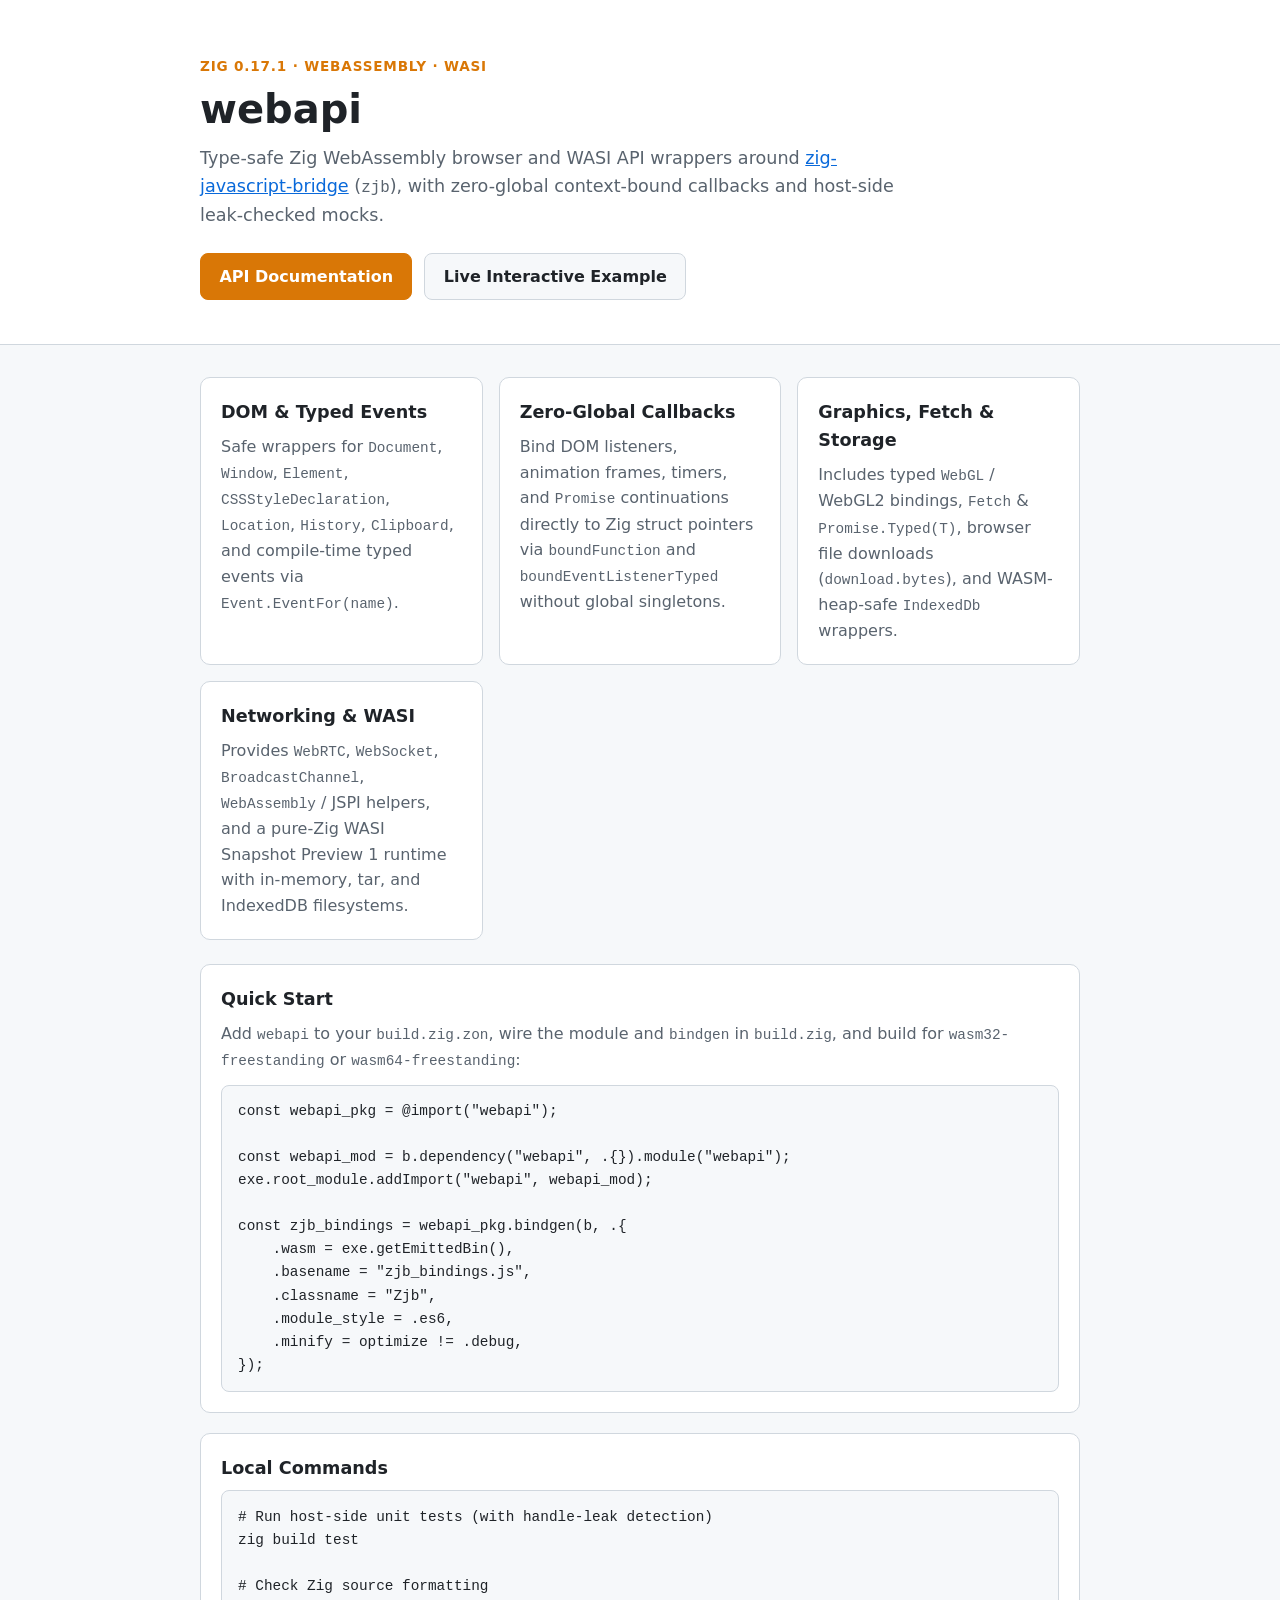
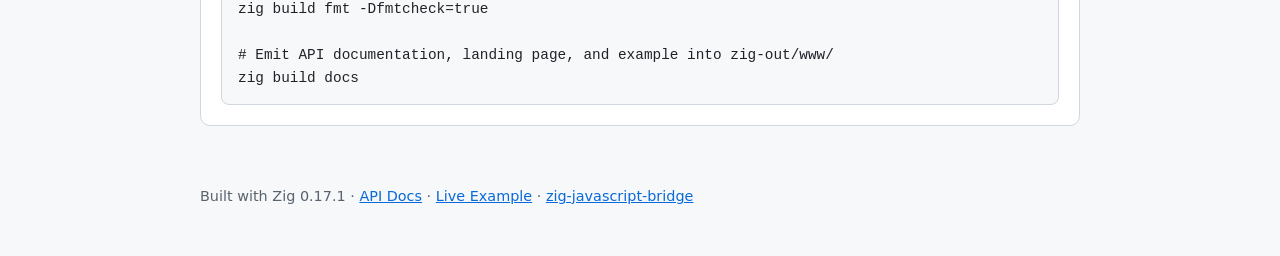
==== site/index.html @ 7372d40d "add pages ci" ====
<!DOCTYPE html>
<html lang="en">
<head>
  <meta charset="utf-8">
  <meta name="viewport" content="width=device-width, initial-scale=1.0">
  <title>webapi — Type-Safe Zig WebAssembly Browser &amp; WASI Bindings</title>
  <link rel="stylesheet" href="style.css">
</head>
<body>
  <header class="hero">
    <div class="container">
      <p class="eyebrow">Zig 0.17.1 &middot; WebAssembly &middot; WASI</p>
      <h1>webapi</h1>
      <p class="lead">
        Type-safe Zig WebAssembly browser and WASI API wrappers around
        <a href="https://github.com/scottredig/zig-javascript-bridge">zig-javascript-bridge</a>
        (<code>zjb</code>), with zero-global context-bound callbacks and host-side leak-checked mocks.
      </p>
      <div class="actions">
        <a class="btn primary" href="./docs/">API Documentation</a>
        <a class="btn secondary" href="./example/">Live Interactive Example</a>
      </div>
    </div>
  </header>

  <main class="container">
    <section class="grid">
      <article class="card">
        <h2>DOM &amp; Typed Events</h2>
        <p>
          Safe wrappers for <code>Document</code>, <code>Window</code>, <code>Element</code>,
          <code>CSSStyleDeclaration</code>, <code>Location</code>, <code>History</code>,
          <code>Clipboard</code>, and compile-time typed events via
          <code>Event.EventFor(name)</code>.
        </p>
      </article>
      <article class="card">
        <h2>Zero-Global Callbacks</h2>
        <p>
          Bind DOM listeners, animation frames, timers, and <code>Promise</code>
          continuations directly to Zig struct pointers via <code>boundFunction</code>
          and <code>boundEventListenerTyped</code> without global singletons.
        </p>
      </article>
      <article class="card">
        <h2>Graphics, Fetch &amp; Storage</h2>
        <p>
          Includes typed <code>WebGL</code> / WebGL2 bindings, <code>Fetch</code> &amp;
          <code>Promise.Typed(T)</code>, browser file downloads (<code>download.bytes</code>),
          and WASM-heap-safe <code>IndexedDb</code> wrappers.
        </p>
      </article>
      <article class="card">
        <h2>Networking &amp; WASI</h2>
        <p>
          Provides <code>WebRTC</code>, <code>WebSocket</code>, <code>BroadcastChannel</code>,
          <code>WebAssembly</code> / JSPI helpers, and a pure-Zig WASI Snapshot Preview 1
          runtime with in-memory, tar, and IndexedDB filesystems.
        </p>
      </article>
    </section>

    <section class="panel">
      <h2>Quick Start</h2>
      <p>Add <code>webapi</code> to your <code>build.zig.zon</code>, wire the module and <code>bindgen</code> in <code>build.zig</code>, and build for <code>wasm32-freestanding</code> or <code>wasm64-freestanding</code>:</p>
<pre><code>const webapi_pkg = @import("webapi");

const webapi_mod = b.dependency("webapi", .{}).module("webapi");
exe.root_module.addImport("webapi", webapi_mod);

const zjb_bindings = webapi_pkg.bindgen(b, .{
    .wasm = exe.getEmittedBin(),
    .basename = "zjb_bindings.js",
    .classname = "Zjb",
    .module_style = .es6,
    .minify = optimize != .debug,
});</code></pre>
    </section>

    <section class="panel">
      <h2>Local Commands</h2>
<pre><code># Run host-side unit tests (with handle-leak detection)
zig build test

# Check Zig source formatting
zig build fmt -Dfmtcheck=true

# Emit API documentation, landing page, and example into zig-out/www/
zig build docs</code></pre>
    </section>
  </main>

  <footer class="footer container">
    <p>
      Built with Zig 0.17.1 &middot;
      <a href="./docs/">API Docs</a> &middot;
      <a href="./example/">Live Example</a> &middot;
      <a href="https://github.com/scottredig/zig-javascript-bridge">zig-javascript-bridge</a>
    </p>
  </footer>
</body>
</html>
---- site/style.css ----
:root {
  color-scheme: dark light;
  font-family: system-ui, -apple-system, BlinkMacSystemFont, "Segoe UI", sans-serif;
  line-height: 1.6;
  --bg: #0d1117;
  --surface: #161b22;
  --border: #30363d;
  --text: #e6edf3;
  --muted: #9198a1;
  --accent: #f7a41d;
  --accent-text: #111418;
  --link: #58a6ff;
}

@media (prefers-color-scheme: light) {
  :root {
    --bg: #f6f8fa;
    --surface: #ffffff;
    --border: #d0d7de;
    --text: #1f2328;
    --muted: #59636e;
    --accent: #d97706;
    --accent-text: #ffffff;
    --link: #0969da;
  }
}

* {
  box-sizing: border-box;
}

body {
  margin: 0;
  background: var(--bg);
  color: var(--text);
}

a {
  color: var(--link);
}

code {
  font-family: ui-monospace, SFMono-Regular, Menlo, Monaco, Consolas, monospace;
  font-size: 0.9em;
}

.container {
  max-width: 920px;
  margin: 0 auto;
  padding: 0 1.25rem;
}

.hero {
  border-bottom: 1px solid var(--border);
  background: var(--surface);
  padding: 3.5rem 0 2.75rem;
  margin-bottom: 2rem;
}

.eyebrow {
  margin: 0 0 0.5rem;
  font-size: 0.85rem;
  font-weight: 600;
  letter-spacing: 0.06em;
  text-transform: uppercase;
  color: var(--accent);
}

.hero h1 {
  margin: 0 0 0.75rem;
  font-size: 2.5rem;
  line-height: 1.15;
}

.lead {
  margin: 0 0 1.5rem;
  max-width: 65ch;
  font-size: 1.1rem;
  color: var(--muted);
}

.actions {
  display: flex;
  flex-wrap: wrap;
  gap: 0.75rem;
}

.btn {
  display: inline-block;
  padding: 0.6rem 1.15rem;
  border-radius: 8px;
  font-weight: 600;
  text-decoration: none;
  border: 1px solid var(--border);
}

.btn.primary {
  background: var(--accent);
  color: var(--accent-text);
  border-color: var(--accent);
}

.btn.secondary {
  background: var(--bg);
  color: var(--text);
}

.grid {
  display: grid;
  grid-template-columns: repeat(auto-fit, minmax(240px, 1fr));
  gap: 1rem;
  margin-bottom: 1.5rem;
}

.card,
.panel {
  background: var(--surface);
  border: 1px solid var(--border);
  border-radius: 10px;
  padding: 1.25rem;
  margin-bottom: 1.25rem;
}

.card {
  margin-bottom: 0;
}

.card h2,
.panel h2 {
  margin: 0 0 0.5rem;
  font-size: 1.1rem;
}

.card p,
.panel p {
  margin: 0 0 0.75rem;
  color: var(--muted);
}

.card p:last-child {
  margin-bottom: 0;
}

pre {
  margin: 0;
  padding: 0.9rem 1rem;
  background: var(--bg);
  border: 1px solid var(--border);
  border-radius: 8px;
  overflow-x: auto;
}

.footer {
  padding: 1.5rem 1.25rem 2.5rem;
  color: var(--muted);
  font-size: 0.9rem;
}
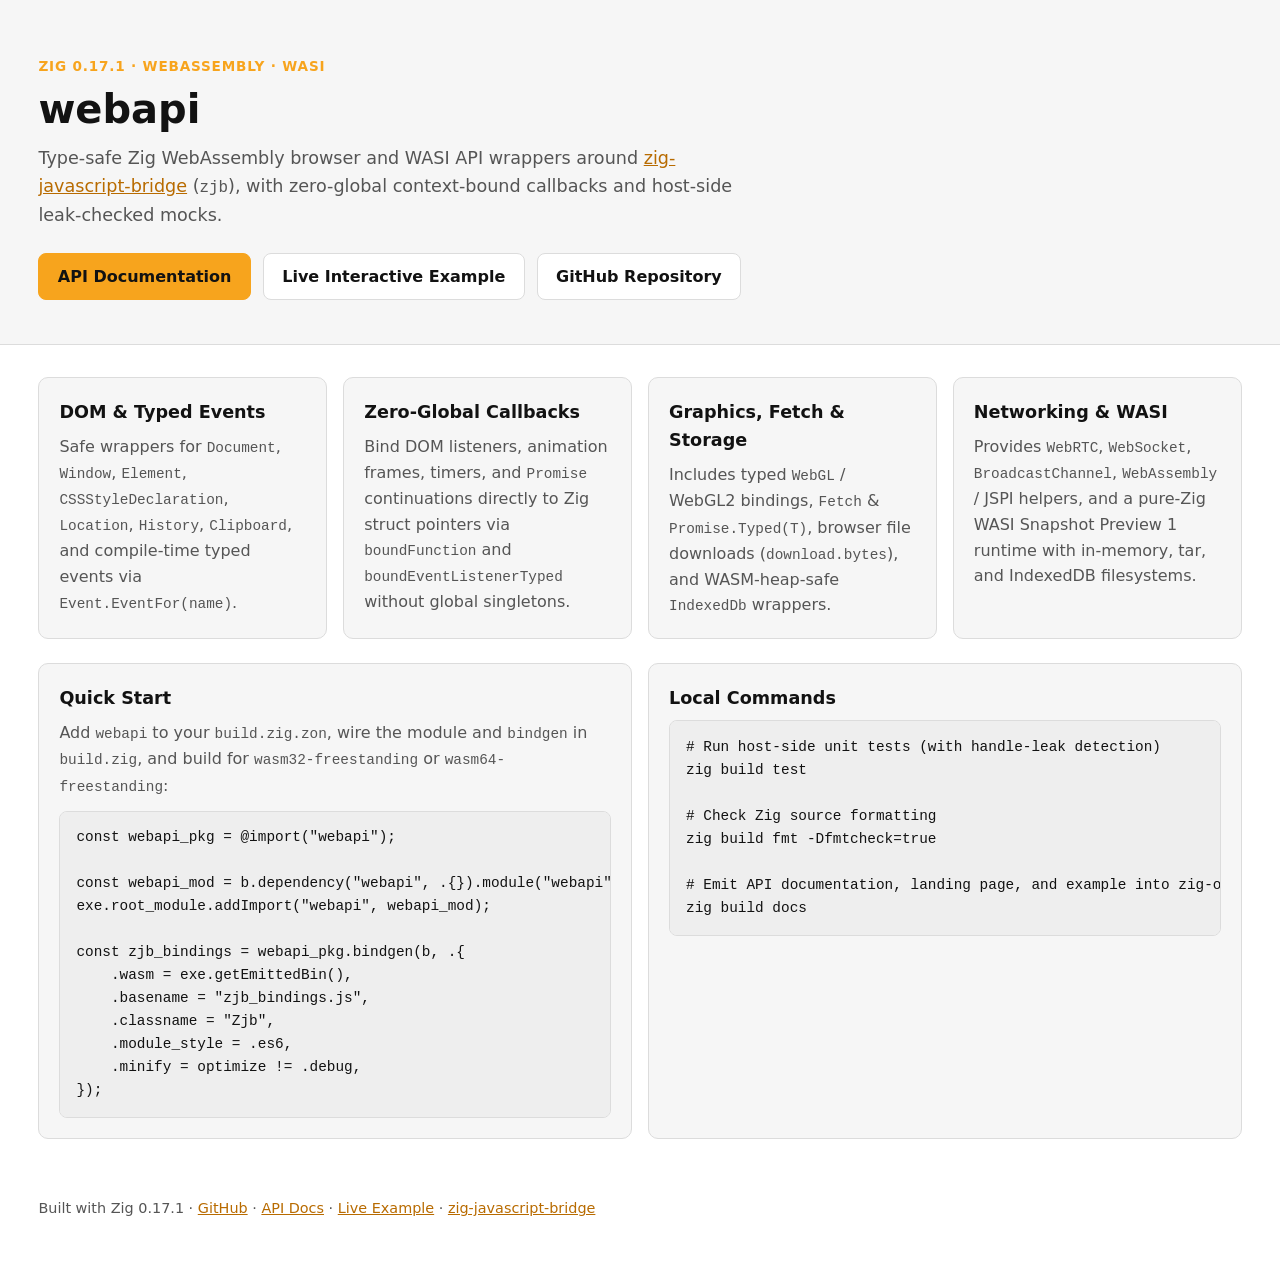
==== commit 3e198c30: "make example desktop-ready" ====
--- a/site/index.html
+++ b/site/index.html
@@ -19,6 +19,7 @@
       <div class="actions">
         <a class="btn primary" href="./docs/">API Documentation</a>
         <a class="btn secondary" href="./example/">Live Interactive Example</a>
+        <a class="btn secondary" href="https://github.com/dasimmet/zig-webapi">GitHub Repository</a>
       </div>
     </div>
   </header>
@@ -60,9 +61,10 @@
       </article>
     </section>
 
-    <section class="panel">
-      <h2>Quick Start</h2>
-      <p>Add <code>webapi</code> to your <code>build.zig.zon</code>, wire the module and <code>bindgen</code> in <code>build.zig</code>, and build for <code>wasm32-freestanding</code> or <code>wasm64-freestanding</code>:</p>
+    <div class="panels-grid">
+      <section class="panel">
+        <h2>Quick Start</h2>
+        <p>Add <code>webapi</code> to your <code>build.zig.zon</code>, wire the module and <code>bindgen</code> in <code>build.zig</code>, and build for <code>wasm32-freestanding</code> or <code>wasm64-freestanding</code>:</p>
 <pre><code>const webapi_pkg = @import("webapi");
 
 const webapi_mod = b.dependency("webapi", .{}).module("webapi");
@@ -75,10 +77,10 @@
     .module_style = .es6,
     .minify = optimize != .debug,
 });</code></pre>
-    </section>
+      </section>
 
-    <section class="panel">
-      <h2>Local Commands</h2>
+      <section class="panel">
+        <h2>Local Commands</h2>
 <pre><code># Run host-side unit tests (with handle-leak detection)
 zig build test
 
@@ -87,12 +89,14 @@
 
 # Emit API documentation, landing page, and example into zig-out/www/
 zig build docs</code></pre>
-    </section>
+      </section>
+    </div>
   </main>
 
   <footer class="footer container">
     <p>
       Built with Zig 0.17.1 &middot;
+      <a href="https://github.com/dasimmet/zig-webapi">GitHub</a> &middot;
       <a href="./docs/">API Docs</a> &middot;
       <a href="./example/">Live Example</a> &middot;
       <a href="https://github.com/scottredig/zig-javascript-bridge">zig-javascript-bridge</a>
--- a/site/style.css
+++ b/site/style.css
@@ -2,26 +2,30 @@
   color-scheme: dark light;
   font-family: system-ui, -apple-system, BlinkMacSystemFont, "Segoe UI", sans-serif;
   line-height: 1.6;
-  --bg: #0d1117;
-  --surface: #161b22;
-  --border: #30363d;
-  --text: #e6edf3;
-  --muted: #9198a1;
+  --bg: #121212;
+  --surface: #1b1b1b;
+  --code-bg: #0b0b0b;
+  --border: #2c2c2c;
+  --text: #e6e6e6;
+  --muted: #a6a6a6;
   --accent: #f7a41d;
-  --accent-text: #111418;
-  --link: #58a6ff;
+  --accent-hover: #ffb43b;
+  --accent-text: #121212;
+  --link: #f7a41d;
 }
 
 @media (prefers-color-scheme: light) {
   :root {
-    --bg: #f6f8fa;
-    --surface: #ffffff;
-    --border: #d0d7de;
-    --text: #1f2328;
-    --muted: #59636e;
-    --accent: #d97706;
-    --accent-text: #ffffff;
-    --link: #0969da;
+    --bg: #ffffff;
+    --surface: #f6f6f6;
+    --code-bg: #eeeeee;
+    --border: #dcdcdc;
+    --text: #121212;
+    --muted: #555555;
+    --accent: #f7a41d;
+    --accent-hover: #e5940c;
+    --accent-text: #121212;
+    --link: #b86b00;
   }
 }
 
@@ -45,9 +49,9 @@
 }
 
 .container {
-  max-width: 920px;
+  max-width: 1400px;
   margin: 0 auto;
-  padding: 0 1.25rem;
+  padding: 0 clamp(1rem, 3vw, 2.5rem);
 }
 
 .hero {
@@ -100,16 +104,37 @@
   border-color: var(--accent);
 }
 
+.btn.primary:hover {
+  background: var(--accent-hover);
+  border-color: var(--accent-hover);
+}
+
 .btn.secondary {
   background: var(--bg);
   color: var(--text);
 }
 
+.btn.secondary:hover {
+  border-color: var(--accent);
+}
+
 .grid {
   display: grid;
-  grid-template-columns: repeat(auto-fit, minmax(240px, 1fr));
+  grid-template-columns: repeat(auto-fit, minmax(min(100%, 260px), 1fr));
   gap: 1rem;
   margin-bottom: 1.5rem;
+}
+
+.panels-grid {
+  display: grid;
+  grid-template-columns: repeat(auto-fit, minmax(min(100%, 420px), 1fr));
+  gap: 1rem;
+  margin-bottom: 1.25rem;
+}
+
+.panels-grid .panel {
+  margin-bottom: 0;
+  min-width: 0;
 }
 
 .card,
@@ -144,14 +169,34 @@
 pre {
   margin: 0;
   padding: 0.9rem 1rem;
-  background: var(--bg);
+  background: var(--code-bg);
   border: 1px solid var(--border);
   border-radius: 8px;
   overflow-x: auto;
 }
 
 .footer {
-  padding: 1.5rem 1.25rem 2.5rem;
+  padding: 1.5rem clamp(1rem, 3vw, 2.5rem) 2.5rem;
   color: var(--muted);
   font-size: 0.9rem;
 }
+
+@media (max-width: 640px) {
+  .hero {
+    padding: 2.25rem 0 1.75rem;
+    margin-bottom: 1.25rem;
+  }
+
+  .hero h1 {
+    font-size: 2rem;
+  }
+
+  .lead {
+    font-size: 1rem;
+  }
+
+  .btn {
+    width: 100%;
+    text-align: center;
+  }
+}
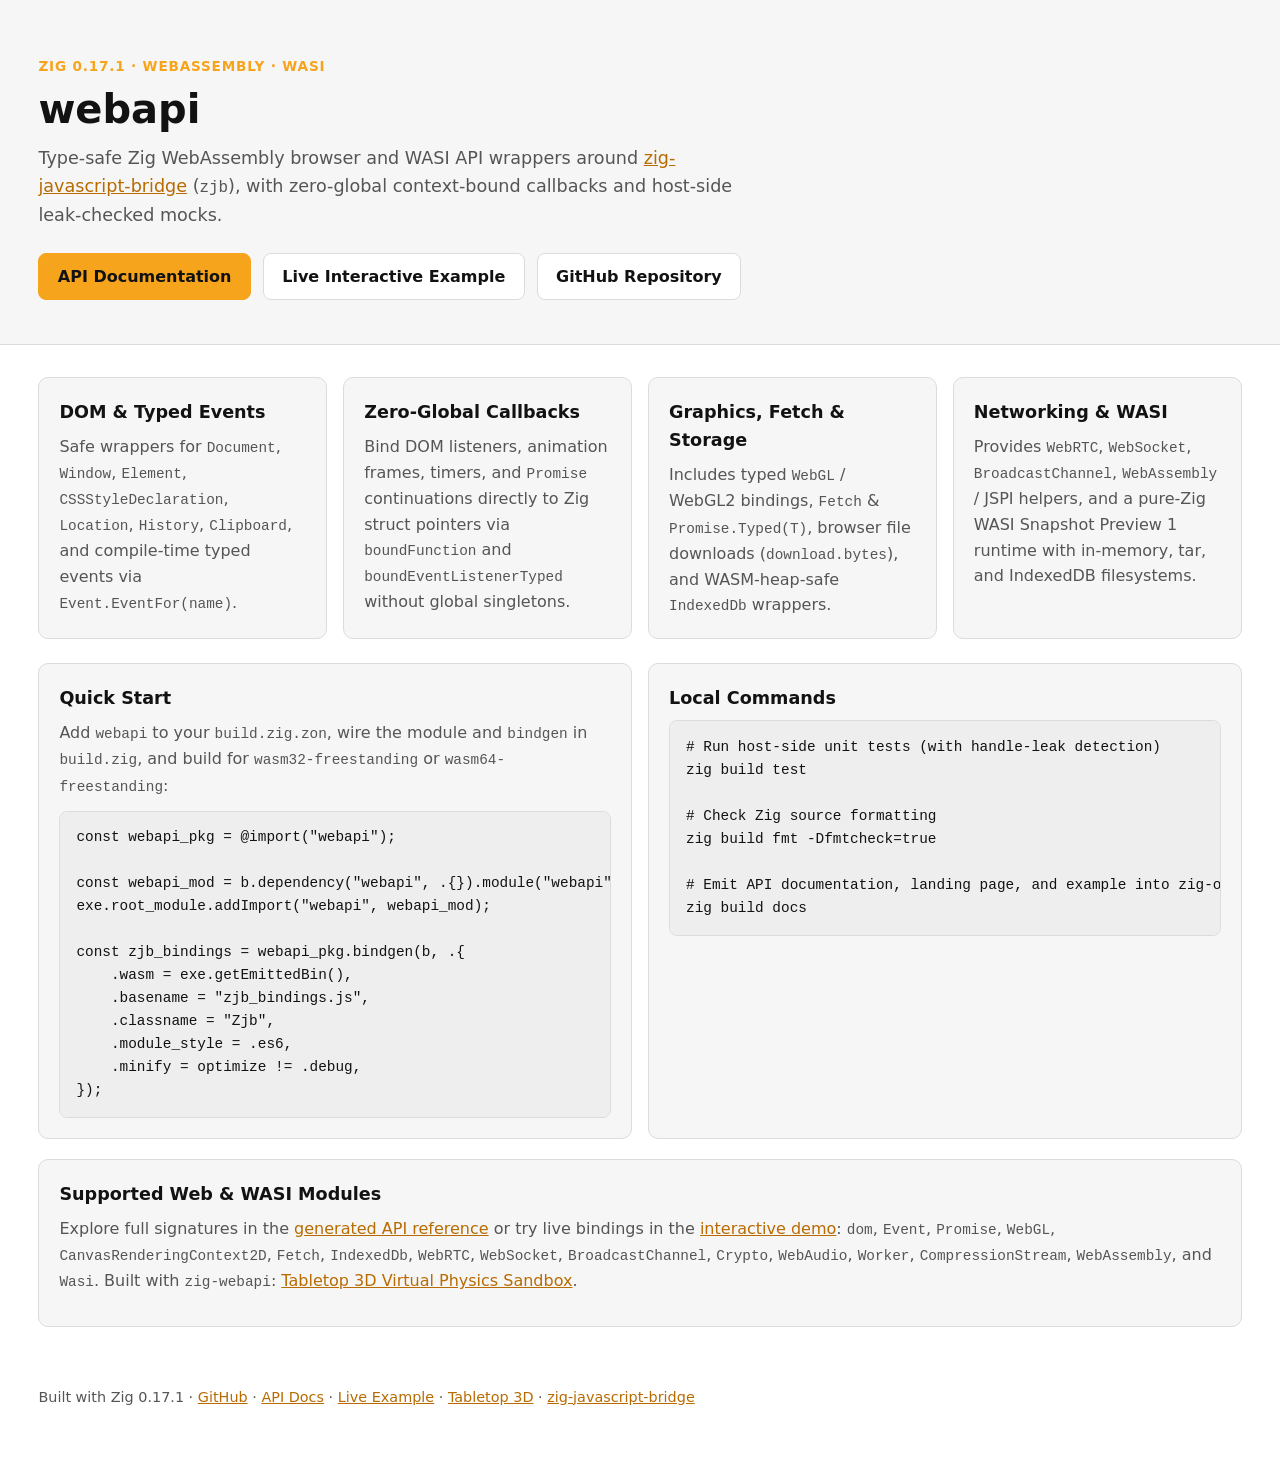
==== commit 5cd5fa3f: "seo" ====
--- a/site/index.html
+++ b/site/index.html
@@ -3,8 +3,49 @@
 <head>
   <meta charset="utf-8">
   <meta name="viewport" content="width=device-width, initial-scale=1.0">
-  <title>webapi — Type-Safe Zig WebAssembly Browser &amp; WASI Bindings</title>
+  <meta name="color-scheme" content="dark light">
+  <meta name="theme-color" content="#121212" media="(prefers-color-scheme: dark)">
+  <meta name="theme-color" content="#ffffff" media="(prefers-color-scheme: light)">
+  <meta name="robots" content="index, follow">
+  <meta name="author" content="Tobias Simetsreiter">
+  <meta name="description" content="zig-webapi (webapi) provides type-safe Zig WebAssembly bindings for DOM, WebGL2, WebRTC, Fetch, IndexedDB, Web Workers, Web Audio, and WASI Snapshot Preview 1 with zero-global callbacks.">
+  <meta name="keywords" content="zig webapi, zig-webapi, Zig WebAssembly, Zig DOM bindings, Zig WebGL, Zig WebRTC, Zig WASI, wasm32-freestanding, wasm64-freestanding, zig-javascript-bridge">
+  <title>zig-webapi (webapi) — Type-Safe Zig WebAssembly Browser &amp; WASI Bindings</title>
+  <link rel="canonical" href="https://dasimmet.github.io/zig-webapi/">
+  <link rel="icon" type="image/svg+xml" href="favicon.svg">
+  <meta property="og:type" content="website">
+  <meta property="og:site_name" content="zig-webapi">
+  <meta property="og:locale" content="en_US">
+  <meta property="og:url" content="https://dasimmet.github.io/zig-webapi/">
+  <meta property="og:title" content="zig-webapi — Type-Safe Zig WebAssembly Browser &amp; WASI Bindings">
+  <meta property="og:description" content="Type-safe Zig WebAssembly wrappers for DOM, WebGL2, WebRTC, Fetch, IndexedDB, Workers, Audio, and WASI Preview 1 with context-bound callbacks and host leak-checked mocks.">
+  <meta property="og:image" content="https://dasimmet.github.io/zig-webapi/og-image.png">
+  <meta property="og:image:width" content="1200">
+  <meta property="og:image:height" content="630">
+  <meta property="og:image:alt" content="zig-webapi — Type-safe Zig WebAssembly Browser and WASI bindings">
+  <meta name="twitter:card" content="summary_large_image">
+  <meta name="twitter:title" content="zig-webapi — Type-Safe Zig WebAssembly Browser &amp; WASI Bindings">
+  <meta name="twitter:description" content="Zig 0.17.1 WebAssembly browser &amp; WASI bindings for DOM, WebGL2, WebRTC, IndexedDB, Fetch, and Workers with host unit-test mocks.">
+  <meta name="twitter:image" content="https://dasimmet.github.io/zig-webapi/og-image.png">
   <link rel="stylesheet" href="style.css">
+  <script type="application/ld+json">
+  {
+    "@context": "https://schema.org",
+    "@type": "SoftwareSourceCode",
+    "name": "zig-webapi",
+    "alternateName": "webapi",
+    "url": "https://dasimmet.github.io/zig-webapi/",
+    "codeRepository": "https://github.com/dasimmet/zig-webapi",
+    "programmingLanguage": "Zig",
+    "runtimePlatform": "WebAssembly (wasm32-freestanding, wasm64-freestanding)",
+    "license": "https://opensource.org/licenses/MIT",
+    "author": {
+      "@type": "Person",
+      "name": "Tobias Simetsreiter"
+    },
+    "description": "Type-safe Zig WebAssembly browser and WASI API wrappers around zig-javascript-bridge (zjb) with zero-global context-bound callbacks and host-side leak-checked mocks."
+  }
+  </script>
 </head>
 <body>
   <header class="hero">
@@ -13,19 +54,19 @@
       <h1>webapi</h1>
       <p class="lead">
         Type-safe Zig WebAssembly browser and WASI API wrappers around
-        <a href="https://github.com/scottredig/zig-javascript-bridge">zig-javascript-bridge</a>
+        <a href="https://github.com/scottredig/zig-javascript-bridge" rel="noopener noreferrer">zig-javascript-bridge</a>
         (<code>zjb</code>), with zero-global context-bound callbacks and host-side leak-checked mocks.
       </p>
-      <div class="actions">
+      <nav class="actions" aria-label="Primary actions">
         <a class="btn primary" href="./docs/">API Documentation</a>
         <a class="btn secondary" href="./example/">Live Interactive Example</a>
-        <a class="btn secondary" href="https://github.com/dasimmet/zig-webapi">GitHub Repository</a>
-      </div>
+        <a class="btn secondary" href="https://github.com/dasimmet/zig-webapi" rel="noopener noreferrer">GitHub Repository</a>
+      </nav>
     </div>
   </header>
 
   <main class="container">
-    <section class="grid">
+    <section class="grid" aria-label="Core capabilities">
       <article class="card">
         <h2>DOM &amp; Typed Events</h2>
         <p>
@@ -91,15 +132,28 @@
 zig build docs</code></pre>
       </section>
     </div>
+
+    <section class="panel" aria-label="Supported Web APIs and Showcase">
+      <h2>Supported Web &amp; WASI Modules</h2>
+      <p>
+        Explore full signatures in the <a href="./docs/">generated API reference</a> or try live bindings in the
+        <a href="./example/">interactive demo</a>: <code>dom</code>, <code>Event</code>, <code>Promise</code>,
+        <code>WebGL</code>, <code>CanvasRenderingContext2D</code>, <code>Fetch</code>, <code>IndexedDb</code>,
+        <code>WebRTC</code>, <code>WebSocket</code>, <code>BroadcastChannel</code>, <code>Crypto</code>,
+        <code>WebAudio</code>, <code>Worker</code>, <code>CompressionStream</code>, <code>WebAssembly</code>, and <code>Wasi</code>.
+        Built with <code>zig-webapi</code>: <a href="https://dasimmet.codeberg.page/tabletop/" rel="noopener noreferrer">Tabletop 3D Virtual Physics Sandbox</a>.
+      </p>
+    </section>
   </main>
 
   <footer class="footer container">
     <p>
       Built with Zig 0.17.1 &middot;
-      <a href="https://github.com/dasimmet/zig-webapi">GitHub</a> &middot;
+      <a href="https://github.com/dasimmet/zig-webapi" rel="noopener noreferrer">GitHub</a> &middot;
       <a href="./docs/">API Docs</a> &middot;
       <a href="./example/">Live Example</a> &middot;
-      <a href="https://github.com/scottredig/zig-javascript-bridge">zig-javascript-bridge</a>
+      <a href="https://dasimmet.codeberg.page/tabletop/" rel="noopener noreferrer">Tabletop 3D</a> &middot;
+      <a href="https://github.com/scottredig/zig-javascript-bridge" rel="noopener noreferrer">zig-javascript-bridge</a>
     </p>
   </footer>
 </body>
